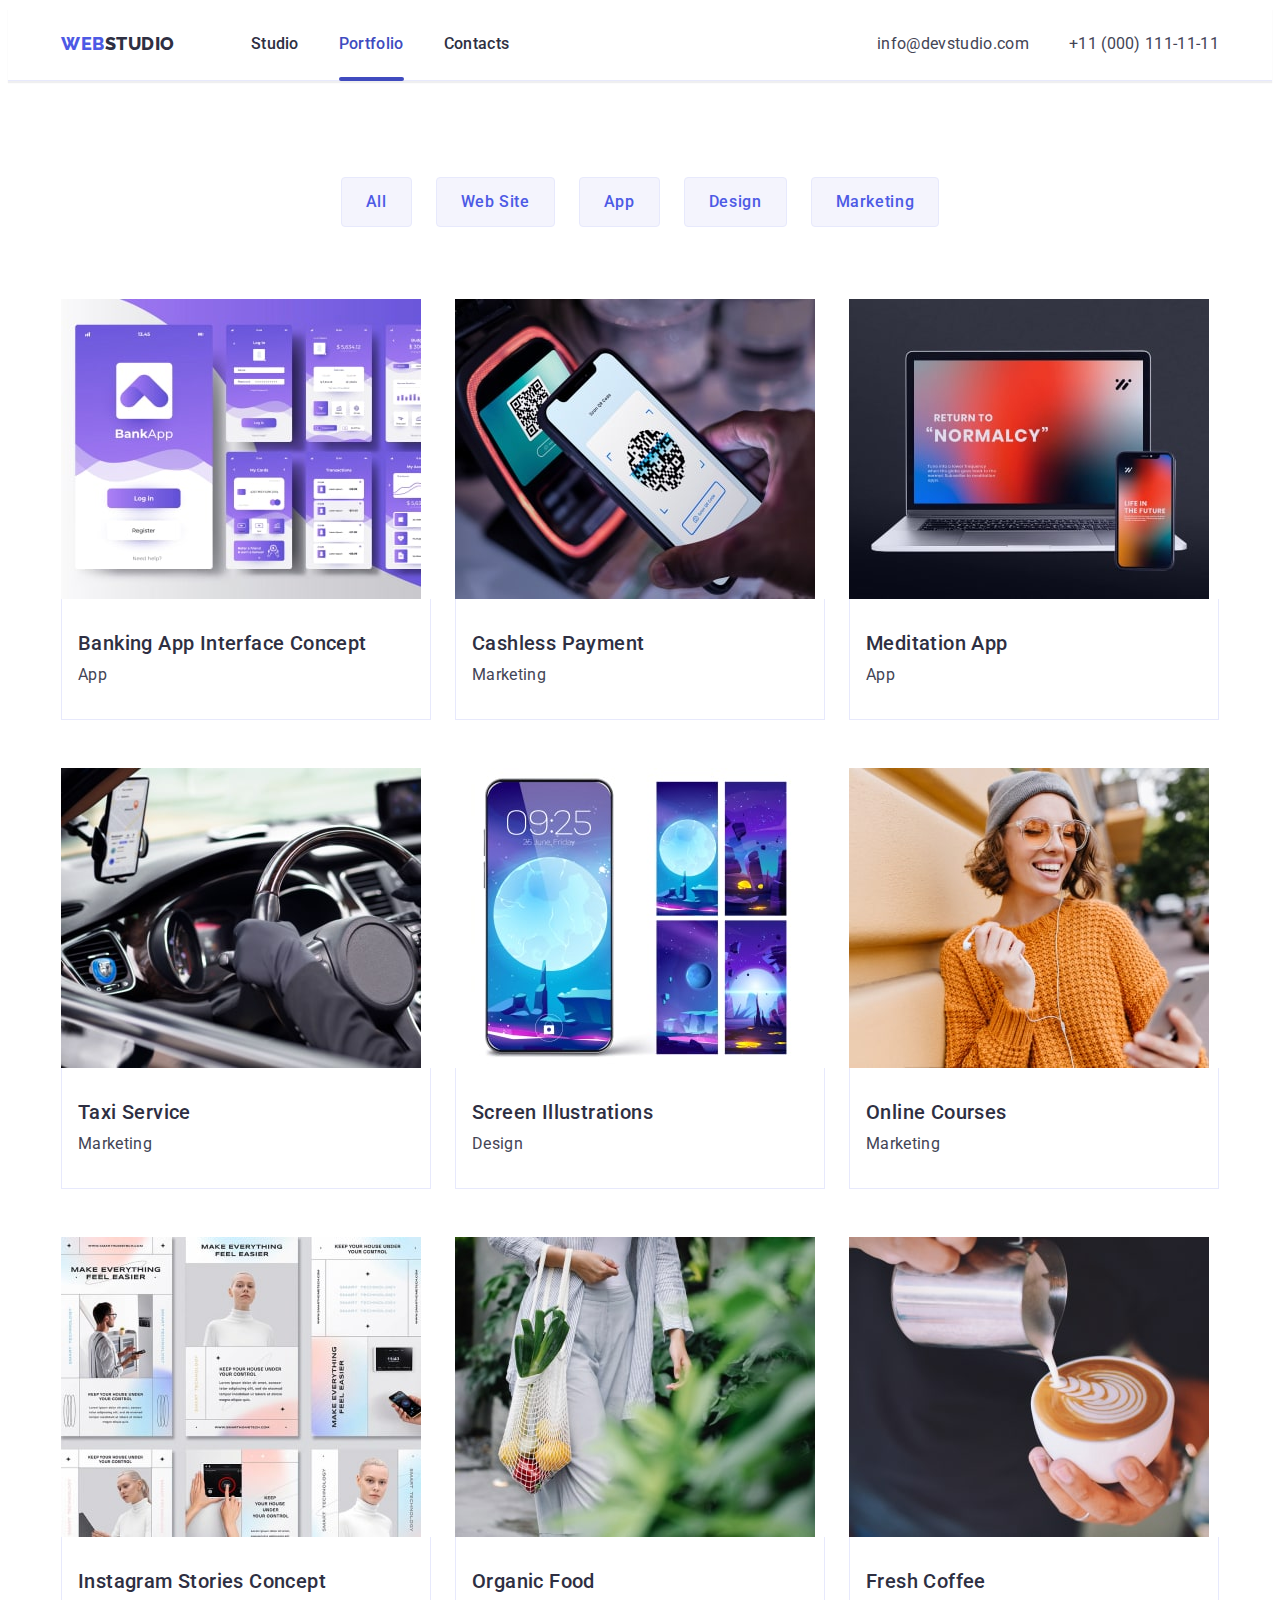
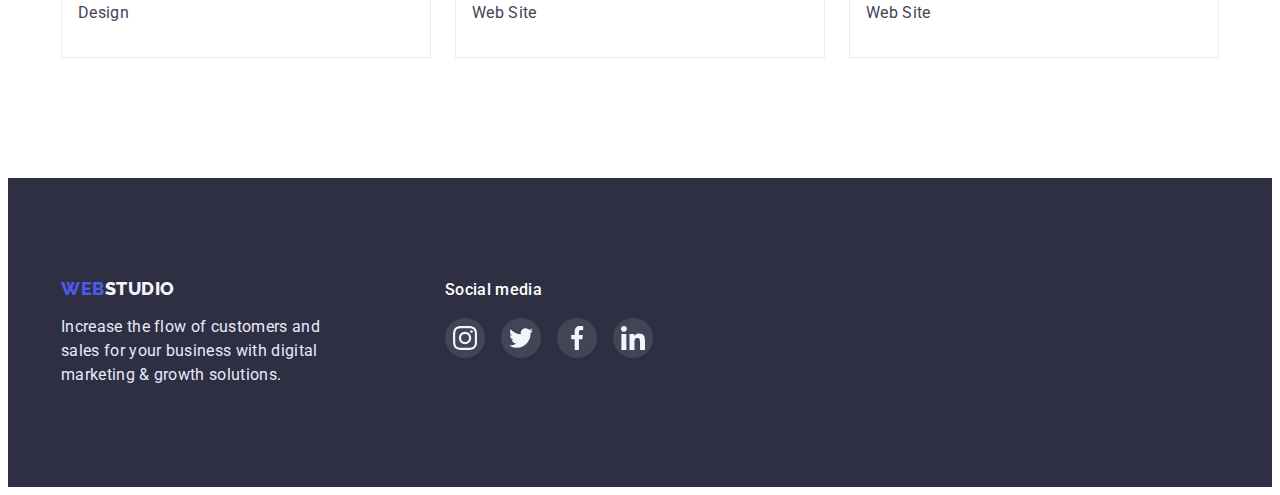
==== portfolio.html @ 80b313bf "Initial commit" ====
<!DOCTYPE html>
<html lang="en">
  <head>
    <meta charset="UTF-8" />
    <meta http-equiv="X-UA-Compatible" content="IE=edge" />
    <meta name="viewport" content="width=device-width, initial-scale=1.0" />
    <title>WebStudio</title>
    <link
      rel="stylesheet"
      href="https://cdnjs.cloudflare.com/ajax/libs/modern-normalize/1.1.0/modern-normalize.min.css"
      integrity="sha512-wpPYUAdjBVSE4KJnH1VR1HeZfpl1ub8YT/NKx4PuQ5NmX2tKuGu6U/JRp5y+Y8XG2tV+wKQpNHVUX03MfMFn9Q=="
      crossorigin="anonymous"
      referrerpolicy="no-referrer"
    />
    <link rel="preconnect" href="https://fonts.googleapis.com" />
    <link rel="preconnect" href="https://fonts.gstatic.com" crossorigin />
    <link
      href="https://fonts.googleapis.com/css2?family=Raleway:wght@800&family=Roboto:wght@400;500;700;900&display=swap"
      rel="stylesheet"
    />
    <link rel="stylesheet" href="./css/styles.css" />
  </head>

  <body>
    <!-- Header -->
    <header class="header">
      <div class="container header-container">
        <nav class="nav-container">
          <a class="logo-link link" href="./index.html"
            >Web<span class="logo-element">Studio</span></a
          >
          <ul class="nav-list list">
            <li>
              <a class="nav-link link" href="./index.html">Studio</a>
            </li>
            <li>
              <a class="nav-link link current" href="./portfolio.html"
                >Portfolio</a
              >
            </li>
            <li><a class="nav-link link" href="">Contacts</a></li>
          </ul>
        </nav>
        <address class="adress">
          <ul class="address-list list">
            <li>
              <a class="link address-link" href="mailto:info@devstudio.com"
                >info@devstudio.com</a
              >
            </li>
            <li>
              <a class="link address-link" href="tel:+110001111111"
                >+11 (000) 111-11-11</a
              >
            </li>
          </ul>
        </address>
      </div>
    </header>

    <!-- Main Section -->

    <main>
      <section class="section examples">
        <div class="container">
          <h1 class="visually-hidden">Examples of work</h1>
          <ul class="list button-list">
            <li><button type="button" class="button">All</button></li>
            <li>
              <button type="button" class="button">Web Site</button>
            </li>
            <li><button type="button" class="button">App</button></li>
            <li><button type="button" class="button">Design</button></li>
            <li>
              <button type="button" class="button">Marketing</button>
            </li>
          </ul>

          <ul class="list examples-list">
            <li class="example-item">
              <a class="link example-link" href="">
                <div class="example-wrapper">
                  <img
                    class="img-attribute"
                    src="./images/portfolio1img-min.jpg"
                    alt="Banking App interface"
                    width="360"
                    height="300"
                  />
                  <div class="example-overlay">
                    <p class="example-text">
                      14 Stylish and User-Friendly App Design Concepts · Task
                      Manager App · Calorie Tracker App · Exotic Fruit Ecommerce
                      App · Cloud Storage App
                    </p>
                  </div>
                </div>
                <div class="example-card">
                  <h2 class="section-title">Banking App Interface Concept</h2>
                  <p class="section-text">App</p>
                </div>
              </a>
            </li>
            <li class="example-item">
              <a class="link example-link" href="">
                <div class="example-wrapper">
                  <img
                    class="img-attribute"
                    src="./images/portfolio2img-min.jpg"
                    alt="Cashless paying by phone"
                    width="360"
                    height="300"
                  />
                  <div class="example-overlay">
                    <p class="example-text">
                      14 Stylish and User-Friendly App Design Concepts · Task
                      Manager App · Calorie Tracker App · Exotic Fruit Ecommerce
                      App · Cloud Storage App
                    </p>
                  </div>
                </div>
                <div class="example-card">
                  <h2 class="section-title">Cashless Payment</h2>
                  <p class="section-text">Marketing</p>
                </div>
              </a>
            </li>
            <li class="example-item">
              <a class="link example-link" href="">
                <div class="example-wrapper">
                  <img
                    class="img-attribute"
                    src="./images/portfolio3img-min.jpg"
                    alt="Same application on computer and phone"
                    width="360"
                    height="300"
                  />
                  <div class="example-overlay">
                    <p class="example-text">
                      14 Stylish and User-Friendly App Design Concepts · Task
                      Manager App · Calorie Tracker App · Exotic Fruit Ecommerce
                      App · Cloud Storage App
                    </p>
                  </div>
                </div>
                <div class="example-card">
                  <h2 class="section-title">Meditation App</h2>
                  <p class="section-text">App</p>
                </div>
              </a>
            </li>
            <li class="example-item">
              <a class="link example-link" href="">
                <div class="example-wrapper">
                  <img
                    class="img-attribute"
                    src="./images/portfolio4img-min.jpg"
                    alt="Application on phone with cabin of auto on background"
                    width="360"
                    height="300"
                  />
                  <div class="example-overlay">
                    <p class="example-text">
                      14 Stylish and User-Friendly App Design Concepts · Task
                      Manager App · Calorie Tracker App · Exotic Fruit Ecommerce
                      App · Cloud Storage App
                    </p>
                  </div>
                </div>
                <div class="example-card">
                  <h2 class="section-title">Taxi Service</h2>
                  <p class="section-text">Marketing</p>
                </div>
              </a>
            </li>
            <li class="example-item">
              <a class="link example-link" href="">
                <div class="example-wrapper">
                  <img
                    class="img-attribute"
                    src="./images/portfolio5img-min.jpg"
                    alt="examples of phone wallpapers"
                    width="360"
                    height="300"
                  />
                  <div class="example-overlay">
                    <p class="example-text">
                      14 Stylish and User-Friendly App Design Concepts · Task
                      Manager App · Calorie Tracker App · Exotic Fruit Ecommerce
                      App · Cloud Storage App
                    </p>
                  </div>
                </div>
                <div class="example-card">
                  <h2 class="section-title">Screen Illustrations</h2>
                  <p class="section-text">Design</p>
                </div>
              </a>
            </li>
            <li class="example-item">
              <a class="link example-link" href="">
                <div class="example-wrapper">
                  <img
                    class="img-attribute"
                    src="./images/portfolio6img-min.jpg"
                    alt="Girl with phone"
                    width="360"
                    height="300"
                  />
                  <div class="example-overlay">
                    <p class="example-text">
                      14 Stylish and User-Friendly App Design Concepts · Task
                      Manager App · Calorie Tracker App · Exotic Fruit Ecommerce
                      App · Cloud Storage App
                    </p>
                  </div>
                </div>
                <div class="example-card">
                  <h2 class="section-title">Online Courses</h2>
                  <p class="section-text">Marketing</p>
                </div>
              </a>
            </li>
            <li class="example-item">
              <a class="link example-link" href="">
                <div class="example-wrapper">
                  <img
                    class="img-attribute"
                    src="./images/portfolio7img-min.jpg"
                    alt="Examples of websites design"
                    width="360"
                    height="300"
                  />
                  <div class="example-overlay">
                    <p class="example-text">
                      14 Stylish and User-Friendly App Design Concepts · Task
                      Manager App · Calorie Tracker App · Exotic Fruit Ecommerce
                      App · Cloud Storage App
                    </p>
                  </div>
                </div>
                <div class="example-card">
                  <h2 class="section-title">Instagram Stories Concept</h2>
                  <p class="section-text">Design</p>
                </div>
              </a>
            </li>
            <li class="example-item">
              <a class="link example-link" href="">
                <div class="example-wrapper">
                  <img
                    class="img-attribute"
                    src="./images/portfolio8img-min.jpg"
                    alt="Women with food in bag"
                    width="360"
                    height="300"
                  />
                  <div class="example-overlay">
                    <p class="example-text">
                      14 Stylish and User-Friendly App Design Concepts · Task
                      Manager App · Calorie Tracker App · Exotic Fruit Ecommerce
                      App · Cloud Storage App
                    </p>
                  </div>
                </div>
                <div class="example-card">
                  <h2 class="section-title">Organic Food</h2>
                  <p class="section-text">Web Site</p>
                </div>
              </a>
            </li>
            <li class="example-item">
              <a class="link example-link" href="">
                <div class="example-wrapper">
                  <img
                    class="img-attribute"
                    src="./images/portfolio9img-min.jpg"
                    alt="Making the cup of cofee with milk"
                    width="360"
                    height="300"
                  />
                  <div class="example-overlay">
                    <p class="example-text">
                      14 Stylish and User-Friendly App Design Concepts · Task
                      Manager App · Calorie Tracker App · Exotic Fruit Ecommerce
                      App · Cloud Storage App
                    </p>
                  </div>
                </div>
                <div class="example-card">
                  <h2 class="section-title">Fresh Coffee</h2>
                  <p class="section-text">Web Site</p>
                </div>
              </a>
            </li>
          </ul>
        </div>
      </section>
    </main>

    <!-- Footer -->
    <footer class="footer">
      <div class="footer-navi container">
        <div class="footer-container">
          <a class="link footer-link" href="./index.html"
            >Web<span class="footer-element">Studio</span></a
          >
          <p class="footer-text">
            Increase the flow of customers and sales for your business with
            digital marketing & growth solutions.
          </p>
        </div>
        <div>
          <p class="footer-caption">Social media</p>

          <ul class="social-list list">
            <li>
              <a class="social" href="">
                <svg class="social-item">
                  <use href="./images/icons.svg#icon-instagram"></use>
                </svg>
              </a>
            </li>
            <li>
              <a class="social" href="">
                <svg class="social-item">
                  <use href="./images/icons.svg#icon-twitter"></use>
                </svg>
              </a>
            </li>
            <li>
              <a class="social" href="">
                <svg class="social-item">
                  <use href="./images/icons.svg#icon-facebook"></use>
                </svg>
              </a>
            </li>
            <li>
              <a class="social" href="">
                <svg class="social-item">
                  <use href="./images/icons.svg#icon-linkedin"></use>
                </svg>
              </a>
            </li>
          </ul>
        </div>
      </div>
    </footer>
  </body>
</html>
---- css/styles.css ----
:root {
  --iris-brand-color: #4d5ae5;
  --ocean-pressed-color: #404bbf;
  --navyblue-dark-color: #2e2f42;
  --green-success-color: #31d0aa;
  --slate-text-color: #434455;
  --lightslate-subtle-color: #8e8f99;
  --cornflower-accent-color: #e7e9fc;
  --cloud-light-color: #f4f4fd;
  --navyblue-modal-color: rgba(46, 47, 66, 0.4);
  --grey-hero-color: rgba(46, 47, 66, 0.7);
  --main-color: #fff;
  --dairy-modal-color: #fcfcfc;
  --font-weight-caption: 700;
  --font-size-caption: 36px;
  --font-weight-title: 500;
  --font-size-title: 20px;
  --animation-delay: 250ms;
  --animation-func: cubic-bezier(0.4, 0, 0.2, 1);
}

/* --- Common styles --- */

body {
  background-color: var(--main-color);
  font-size: 16px;
  font-family: "Roboto", sans-serif;
  line-height: 1.5;
  color: var(--slate-text-color);
  letter-spacing: 0.02em;
}

h1,
h2,
h3,
h4,
h5,
h6,
p,
ul {
  margin: 0;
}

.visually-hidden {
  position: absolute;
  overflow: hidden;
  clip: rect(0 0 0 0);
  clip-path: inset(100%);
  width: 1px;
  height: 1px;
  margin: -1px;
  padding: 0;
  border: 0;
  white-space: nowrap;
}

.link {
  text-decoration: none;
}

.list {
  display: flex;
  gap: 24px;
  margin: 0;
  padding: 0;
  list-style: none;
}

.section {
  padding-top: 120px;
  padding-bottom: 120px;
}

.section-caption {
  margin-bottom: 72px;
  font-size: var(--font-size-caption);
  font-weight: var(--font-weight-caption);
  line-height: 1.11;
  color: var(--navyblue-dark-color);
  text-align: center;
  text-transform: capitalize;
  letter-spacing: 0.02em;
}

.section-title {
  font-size: var(--font-size-title);
  font-weight: var(--font-weight-title);
  line-height: 1.2;
  color: var(--navyblue-dark-color);
  letter-spacing: 0.02em;
}

.section-text {
  font-size: 16px;
  line-height: 1.5;
  color: var(--slate-text-color);
  letter-spacing: 0.02em;
}

.button {
  background-color: var(--iris-brand-color);
  cursor: pointer;
  border: none;
  border-radius: 4px;
  font-size: 16px;
  font-family: inherit;
  font-weight: var(--font-weight-title);
  line-height: 1.5;
  color: var(--main-color);
  letter-spacing: 0.04em;
  transition: background-color var(--animation-delay) var(--animation-func);
}

.button:hover {
  background-color: var(--ocean-pressed-color);
}

.img-attribute {
  display: block;
  max-width: 100%;
  height: auto;
}

.container {
  width: 1158px;
  margin: 0 auto;
  padding: 0 15px;
}

/* ---------- Header ---------- */

.header {
  box-shadow: 0px 2px 1px rgba(46, 47, 66, 0.08);
  border-bottom: 1px solid var(--cornflower-accent-color);
}

.container.header-container {
  display: flex;
  align-items: center;
}

.nav-container {
  display: flex;
  align-items: center;
}

.logo-link {
  padding-top: 24px;
  padding-bottom: 24px;
  font-size: 18px;
  font-family: "Raleway", sans-serif;
  font-weight: 800;
  line-height: 1.17;
  color: var(--iris-brand-color);
  text-transform: uppercase;
  letter-spacing: 0.03em;
}

.logo-element {
  color: var(--navyblue-dark-color);
}

.nav-list {
  gap: 40px;
  margin-left: 76px;
}

.nav-link {
  display: block;
  position: relative;
  padding-top: 24px;
  padding-bottom: 24px;
  font-size: 16px;
  font-weight: var(--font-weight-title);
  line-height: 1.5;
  color: var(--navyblue-dark-color);
  letter-spacing: 0.02em;
  transition: color var(--animation-delay) var(--animation-func);
}

/* IMHO from the User Experience point of view it makes no sense 
to underline an element on hover if the underline indicates the current page */

/* .nav-link::after {
  content: "";
  display: block;
  position: absolute;
  bottom: -1px;
  left: 0;
  width: 100%;
  height: 4px;
  background-color: var(--ocean-pressed-color);
  border-radius: 2px;
  opacity: 0;
  transition: background-color var(--animation-delay) var(--animation-func),
    opacity var(--animation-delay) var(--animation-func);
}

.nav-link:hover::after {
  opacity: 1;
} */

.nav-link.current,
.nav-link:hover,
.nav-link:focus {
  color: var(--ocean-pressed-color);
}

.current::after {
  content: "";
  display: block;
  position: absolute;
  bottom: -1px;
  left: 0;
  width: 100%;
  height: 4px;
  background-color: var(--ocean-pressed-color);
  border-radius: 2px;
  opacity: 1;
}

.adress {
  margin-left: auto;
  font-style: normal;
}

.address-list {
  gap: 40px;
}

.address-link {
  padding-top: 24px;
  padding-bottom: 24px;
  color: var(--slate-text-color);
  transition: color var(--animation-delay) var(--animation-func);
}

.address-link:hover,
.address-link:focus {
  color: var(--ocean-pressed-color);
}

/* --- Hero section ---  */
.hero-section {
  max-width: 1440px;
  min-height: 600px;
  margin-right: auto;
  margin-left: auto;
  padding-top: 188px;
  padding-bottom: 188px;
  background-color: var(--navyblue-dark-color);
  background-image: linear-gradient(
      var(--grey-hero-color),
      var(--grey-hero-color)
    ),
    url(../images/people-office.jpg);
  background-size: cover;
  background-repeat: no-repeat;
  background-position: center;
  text-align: center;
}

.hero-caption {
  max-width: 496px;
  margin: 0 auto 48px;
  font-size: 56px;
  font-weight: var(--font-weight-caption);
  line-height: 1.07;
  color: var(--main-color);
  letter-spacing: 0.02em;
}

.hero-button {
  box-shadow: 0px 4px 4px rgba(0, 0, 0, 0.15);
  padding: 16px 32px;
}

/* --- Our features section --- */

.features-item {
  flex-basis: calc((100% - 3 * 24px) / 4);
}

.features-item::before {
  content: "";
  display: block;
  height: 112px;
  margin-bottom: 8px;
  background: var(--cloud-light-color);
  background-repeat: no-repeat;
  background-position: center;
  background-size: 64px 64px;
  border-radius: 4px;
}

.features-item:nth-child(1)::before {
  background-image: url(../images/antenna.svg);
}

.features-item:nth-child(2)::before {
  background-image: url(../images/clock.svg);
}

.features-item:nth-child(3)::before {
  background-image: url(../images/diagram.svg);
}

.features-item:nth-child(4)::before {
  background-image: url(../images/astronaut.svg);
}

.features-item .section-title {
  margin-bottom: 8px;
}

/* --- What are we doing section --- */

.work {
  padding-top: 0;
}

/* --- Our Team Section--- */

.team .section-title,
.team .section-text {
  margin-bottom: 8px;
  text-align: center;
}

.team {
  background-color: var(--cloud-light-color);
}

.team-card {
  box-shadow: 0px 1px 6px rgba(46, 47, 66, 0.08);
  flex-basis: calc((100% - 3 * 24px) / 4);
  border-radius: 0px 0px 4px 4px;
}

.team-member {
  padding: 32px 16px;
  background-color: var(--main-color);
  border-radius: 0px 0px 4px 4px;
}

.social {
  display: flex;
  justify-content: center;
  align-items: center;
  width: 40px;
  height: 40px;
  background-color: var(--iris-brand-color);
  border-radius: 50%;
  color: var(--cloud-light-color);
  transition: background-color var(--animation-delay) var(--animation-func);
}

.social-item {
  fill: currentColor;
  width: 16px;
  height: 16px;
}

.social:hover,
.social:focus,
.social:active {
  background-color: var(--ocean-pressed-color);
}

/* --- Customers --- */

.customers-item {
  display: inherit;
  flex-basis: calc((100% - 5 * 24px) / 6);
  height: 88px;
}

.company-card {
  display: inherit;
  justify-content: center;
  align-items: center;
  width: 100%;
  border: 1px solid;
  border-radius: 4px;
  color: var(--lightslate-subtle-color);
  transition: color var(--animation-delay) var(--animation-func);
}

.company-item {
  fill: currentColor;
  width: 104px;
  height: 56px;
}

.company-card:hover,
.company-card:focus,
.company-card:active {
  color: var(--ocean-pressed-color);
}

/* --- Footer --- */

.footer {
  padding-top: 100px;
  padding-bottom: 100px;
  background-color: var(--navyblue-dark-color);
}

.footer-container {
  width: 264px;
  margin-right: 120px;
}

.footer-link {
  display: inline-block;
  margin-bottom: 16px;
  font-size: 18px;
  font-family: "Raleway", sans-serif;
  font-weight: 800;
  line-height: 1.17;
  color: var(--iris-brand-color);
  text-transform: uppercase;
  letter-spacing: 0.03em;
}

.footer-element {
  color: var(--cloud-light-color);
}

.footer-text {
  color: var(--cornflower-accent-color);
}

.footer-navi {
  display: flex;
}

.footer-caption {
  margin-bottom: 16px;
  font-size: 16px;
  font-weight: var(--font-weight-title);
  line-height: 1.5;
  color: var(--main-color);
  letter-spacing: 0.02em;
}

.footer-navi .social-list {
  gap: 16px;
}

.footer-navi .social {
  background-color: rgba(255, 255, 255, 0.1);
}

.footer-navi .social-item {
  width: 24px;
  height: 24px;
}

.footer-navi .social:hover,
.footer-navi .social:focus,
.footer-navi .social:active {
  background-color: var(--green-success-color);
}

/* --- Portfolio page --- */

.examples {
  padding-top: 96px;
}

.examples .button {
  padding: 12px 24px;
  background-color: var(--cloud-light-color);
  border: 1px solid var(--cornflower-accent-color);
  color: var(--iris-brand-color);
  transition: background-color var(--animation-delay) var(--animation-func),
    color var(--animation-delay) var(--animation-func),
    border var(--animation-delay) var(--animation-func),
    box-shadow var(--animation-delay) var(--animation-func);
}

.examples .button:hover,
.examples .button:focus {
  box-shadow: 0px 3px 1px rgba(0, 0, 0, 0.1), 0px 2px 1px rgba(0, 0, 0, 0.08);
  background-color: var(--ocean-pressed-color);
  border: 1px solid var(--ocean-pressed-color);
  border-radius: 4px;
  color: var(--main-color);
}

.button-list {
  justify-content: center;
  margin: 0 auto 72px;
}

.examples-list {
  flex-wrap: wrap;
  gap: 48px 24px;
}

.examples-list .section-title {
  margin-bottom: 8px;
}

.example-item {
  flex-basis: calc((100% - 2 * 24px) / 3);
}

.example-link {
  display: block;
  transition: box-shadow var(--animation-delay) var(--animation-func);
}

.example-wrapper {
  position: relative;
  overflow: hidden;
}

.example-overlay {
  display: block;
  position: absolute;
  top: 0;
  left: 0;
  transform: translateY(100%);
  width: 100%;
  height: 100%;
  padding: 40px 32px;
  transition: transform var(--animation-delay) var(--animation-func);
  background-color: var(--iris-brand-color);
}

.example-text {
  display: block;

  color: var(--cloud-light-color);
}

.example-card {
  padding: 32px 16px;
  border: 1px solid var(--cornflower-accent-color);
  border-top: none;
}

.example-link:hover,
.example-link:focus,
.example-link:active {
  box-shadow: 0px 1px 6px rgba(46, 47, 66, 0.08);
}

.example-link:hover .example-overlay,
.example-link:focus .example-overlay,
.example-link:active .example-overlay {
  transform: translateY(0);
}

/* --- Modal window ---  */

.backdrop {
  position: fixed;
  top: 0;
  left: 0;
  width: 100vw;
  height: 100vh;
  background-color: var(--navyblue-modal-color);
}

.modal {
  box-shadow: 0px 1px 1px rgba(0, 0, 0, 0.14), 0px 1px 3px rgba(0, 0, 0, 0.12);
  position: absolute;
  top: 50%;
  left: 50%;
  transform: translate(-50%, -50%);
  width: 408px;
  min-height: 576px;
  background: var(--dairy-modal-color);
  border-radius: 4px;
  opacity: 1;
  scale: 1;
  transition: scale var(--animation-delay) var(--animation-func),
    opacity var(--animation-delay) var(--animation-func);
}

.close-button {
  display: inline-flex;
  justify-content: center;
  align-items: center;
  position: absolute;
  top: 24px;
  right: 24px;
  width: 24px;
  height: 24px;
  background-color: var(--cornflower-accent-color);
  cursor: pointer;
  border: 1px solid rgba(0, 0, 0, 0.1);
  border-radius: 50%;
  color: var(--navyblue-dark-color);
  transition: background-color var(--animation-delay) var(--animation-func),
    color var(--animation-delay) var(--animation-func);
}

.modal-button {
  fill: currentColor;
  width: 8px;
  height: 8px;
}

.close-button:hover {
  background-color: var(--ocean-pressed-color);
  color: var(--main-color);
}

.is-hidden {
  pointer-events: none;
  visibility: hidden;
  opacity: 0;
}

.is-hidden .modal {
  opacity: 0;
  scale: 0;
}
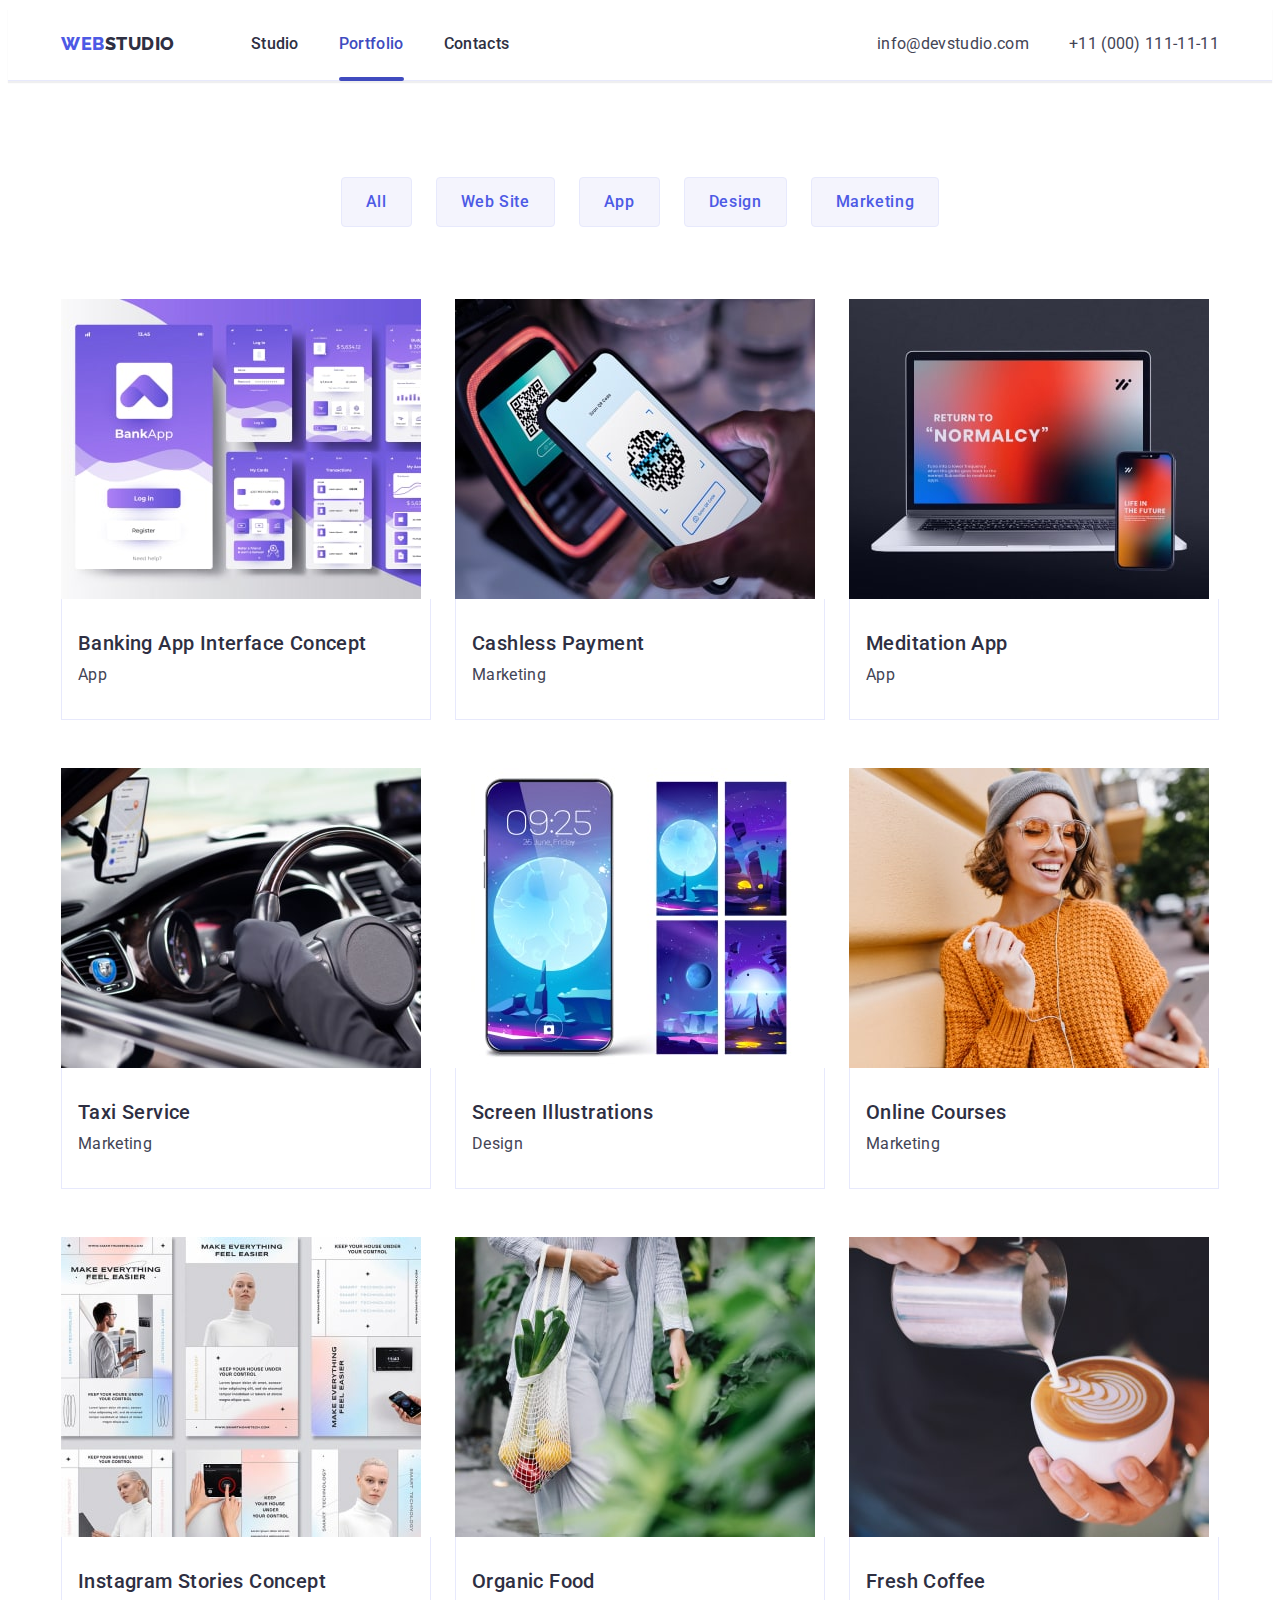
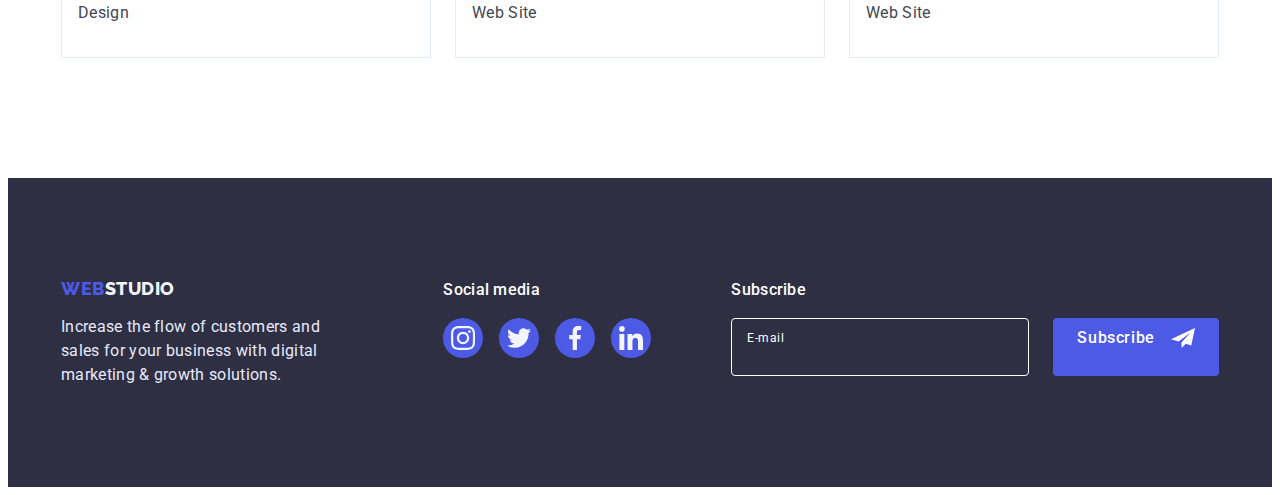
==== commit 536a6d77: "prerelease of hw6" ====
--- a/portfolio.html
+++ b/portfolio.html
@@ -299,18 +299,19 @@
     </main>
 
     <!-- Footer -->
+
     <footer class="footer">
       <div class="footer-navi container">
         <div class="footer-container">
           <a class="link footer-link" href="./index.html"
-            >Web<span class="footer-element">Studio</span></a
-          >
+            >Web<span class="footer-element">Studio</span>
+          </a>
           <p class="footer-text">
             Increase the flow of customers and sales for your business with
             digital marketing & growth solutions.
           </p>
         </div>
-        <div>
+        <div class="social-media">
           <p class="footer-caption">Social media</p>
 
           <ul class="social-list list">
@@ -343,6 +344,28 @@
               </a>
             </li>
           </ul>
+        </div>
+        <div class="subscribe">
+          <p class="footer-caption">Subscribe</p>
+          <form class="footer-subscribe">
+            <input
+              type="email"
+              class="subscribe-input"
+              id="user-email"
+              placeholder=" "
+              name="subscribe"
+            />
+
+            <label for="user-email" class="subscribe-label">E-mail</label>
+            <button type="submit" class="subscribe-button button">
+              Subscribe
+              <span>
+                <svg class="icon-send">
+                  <use href="./images/icons.svg#icon-send"></use>
+                </svg>
+              </span>
+            </button>
+          </form>
         </div>
       </div>
     </footer>
--- a/css/styles.css
+++ b/css/styles.css
@@ -115,6 +115,13 @@
   background-color: var(--ocean-pressed-color);
 }
 
+.main-button {
+  display: block;
+  margin: 0 auto;
+  padding: 16px 32px;
+  box-shadow: 0px 4px 4px rgba(0, 0, 0, 0.15);
+}
+
 .img-attribute {
   display: block;
   max-width: 100%;
@@ -270,11 +277,6 @@
   letter-spacing: 0.02em;
 }
 
-.hero-button {
-  box-shadow: 0px 4px 4px rgba(0, 0, 0, 0.15);
-  padding: 16px 32px;
-}
-
 /* --- Our features section --- */
 
 .features-item {
@@ -433,6 +435,7 @@
 
 .footer-navi {
   display: flex;
+  justify-content: space-between;
 }
 
 .footer-caption {
@@ -449,7 +452,7 @@
 }
 
 .footer-navi .social {
-  background-color: rgba(255, 255, 255, 0.1);
+  background-color: var(--iris-brand-color);
 }
 
 .footer-navi .social-item {
@@ -461,6 +464,64 @@
 .footer-navi .social:focus,
 .footer-navi .social:active {
   background-color: var(--green-success-color);
+}
+
+.social-media {
+  margin-right: 80px;
+}
+
+.footer-subscribe {
+  position: relative;
+  display: flex;
+  gap: 24px;
+}
+
+.subscribe-label {
+  position: absolute;
+  left: 16px;
+  top: 8px;
+  font-size: 12px;
+  line-height: 2;
+  letter-spacing: 0.04em;
+  color: var(--main-color);
+}
+
+.subscribe-input {
+  padding: 8px 16px;
+  width: 264px;
+  height: 40px;
+  font-size: 12px;
+  line-height: 2;
+  letter-spacing: 0.04em;
+  color: var(--main-color);
+  border: 1px solid var(--main-color);
+  border-radius: 4px;
+  background-color: transparent;
+}
+
+.subscribe-input:not(:placeholder-shown) + .subscribe-label {
+  overflow: hidden;
+  clip: rect(0 0 0 0);
+  clip-path: inset(100%);
+  width: 1px;
+  height: 1px;
+  margin: -1px;
+  padding: 0;
+  border: 0;
+  white-space: nowrap;
+}
+
+.subscribe-button {
+  display: inherit;
+  gap: 16px;
+  padding: 8px 24px;
+}
+
+.icon-send {
+  display: block;
+  height: 24px;
+  width: 24px;
+  fill: var(--main-color);
 }
 
 /* --- Portfolio page --- */
@@ -573,7 +634,8 @@
   transform: translate(-50%, -50%);
   width: 408px;
   min-height: 576px;
-  background: var(--dairy-modal-color);
+  padding: 72px 24px 24px;
+  background-color: var(--dairy-modal-color);
   border-radius: 4px;
   opacity: 1;
   scale: 1;
@@ -620,3 +682,140 @@
   opacity: 0;
   scale: 0;
 }
+
+.modal-title {
+  display: block;
+  margin-bottom: 16px;
+  font-weight: 500;
+  font-size: 16px;
+  line-height: 1.5;
+  text-align: center;
+  letter-spacing: 0.02em;
+  color: var(--navyblue-dark-color);
+}
+
+.modal-box {
+  position: relative;
+  margin-bottom: 8px;
+}
+
+.modal-label {
+  display: flex;
+  flex-direction: column;
+  gap: 4px;
+}
+
+.modal-text {
+  font-size: 12px;
+  line-height: 1.17;
+  letter-spacing: 0.04em;
+  color: var(--lightslate-subtle-color);
+}
+
+.modal-input {
+  /* width: 360px; */
+  height: 40px;
+  padding-left: 38px;
+  color: var(--navyblue-dark-color);
+  background-color: var(--dairy-modal-color);
+  border: 1px solid var(--navyblue-modal-color);
+  border-radius: 4px;
+  transition: border-color var(--animation-delay) var(--animation-func);
+}
+
+.modal-item {
+  position: absolute;
+  top: 26px;
+  left: 16px;
+  display: block;
+  fill: var(--navyblue-dark-color);
+  width: 18px;
+  height: 24px;
+  transition: fill var(--animation-delay) var(--animation-func);
+}
+
+.modal-comment {
+  resize: none;
+  width: 100%;
+  min-height: 120px;
+  padding: 8px 16px;
+  color: var(--navyblue-dark-color);
+  background-color: var(--dairy-modal-color);
+  border: 1px solid var(--navyblue-modal-color);
+  border-radius: 4px;
+  transition: border-color var(--animation-delay) var(--animation-func);
+}
+
+.modal-comment::placeholder {
+  color: var(--lightslate-subtle-color);
+}
+
+.modal-agreement {
+  margin-bottom: 24px;
+}
+
+.checkbox-field {
+  position: relative;
+  display: flex;
+  align-items: center;
+}
+
+.checkbox {
+  position: absolute;
+  overflow: hidden;
+  clip: rect(0 0 0 0);
+  clip-path: inset(100%);
+  width: 1px;
+  height: 1px;
+  margin: -1px;
+  padding: 0;
+  border: 0;
+  white-space: nowrap;
+}
+
+.checkbox-item {
+  width: 16px;
+  height: 16px;
+  margin-right: 8px;
+  border: 1px solid var(--navyblue-modal-color);
+  border-radius: 2px;
+  transition: border-color var(--animation-delay) var(--animation-func);
+}
+
+.checkbox-img {
+  position: absolute;
+  top: 0px;
+  left: 0px;
+  display: block;
+  width: 16px;
+  height: 16px;
+  opacity: 1;
+  transition: opasity var(--animation-delay) var(--animation-func);
+}
+
+.modal-input:hover,
+.modal-input:focus,
+.modal-input:active {
+  border-color: var(--iris-brand-color);
+}
+
+.modal-comment:hover,
+.modal-comment:focus,
+.modal-comment:active {
+  border-color: var(--iris-brand-color);
+}
+
+.modal-input:hover + .modal-item,
+.modal-input:focus + .modal-item,
+.modal-input:active + .modal-item {
+  fill: var(--iris-brand-color);
+}
+
+.checkbox:hover ~ .checkbox-item,
+.checkbox:focus ~ .checkbox-item {
+  border-color: var(--iris-brand-color);
+}
+
+.checkbox:not(:checked) + .checkbox-img {
+  opacity: 0;
+}
